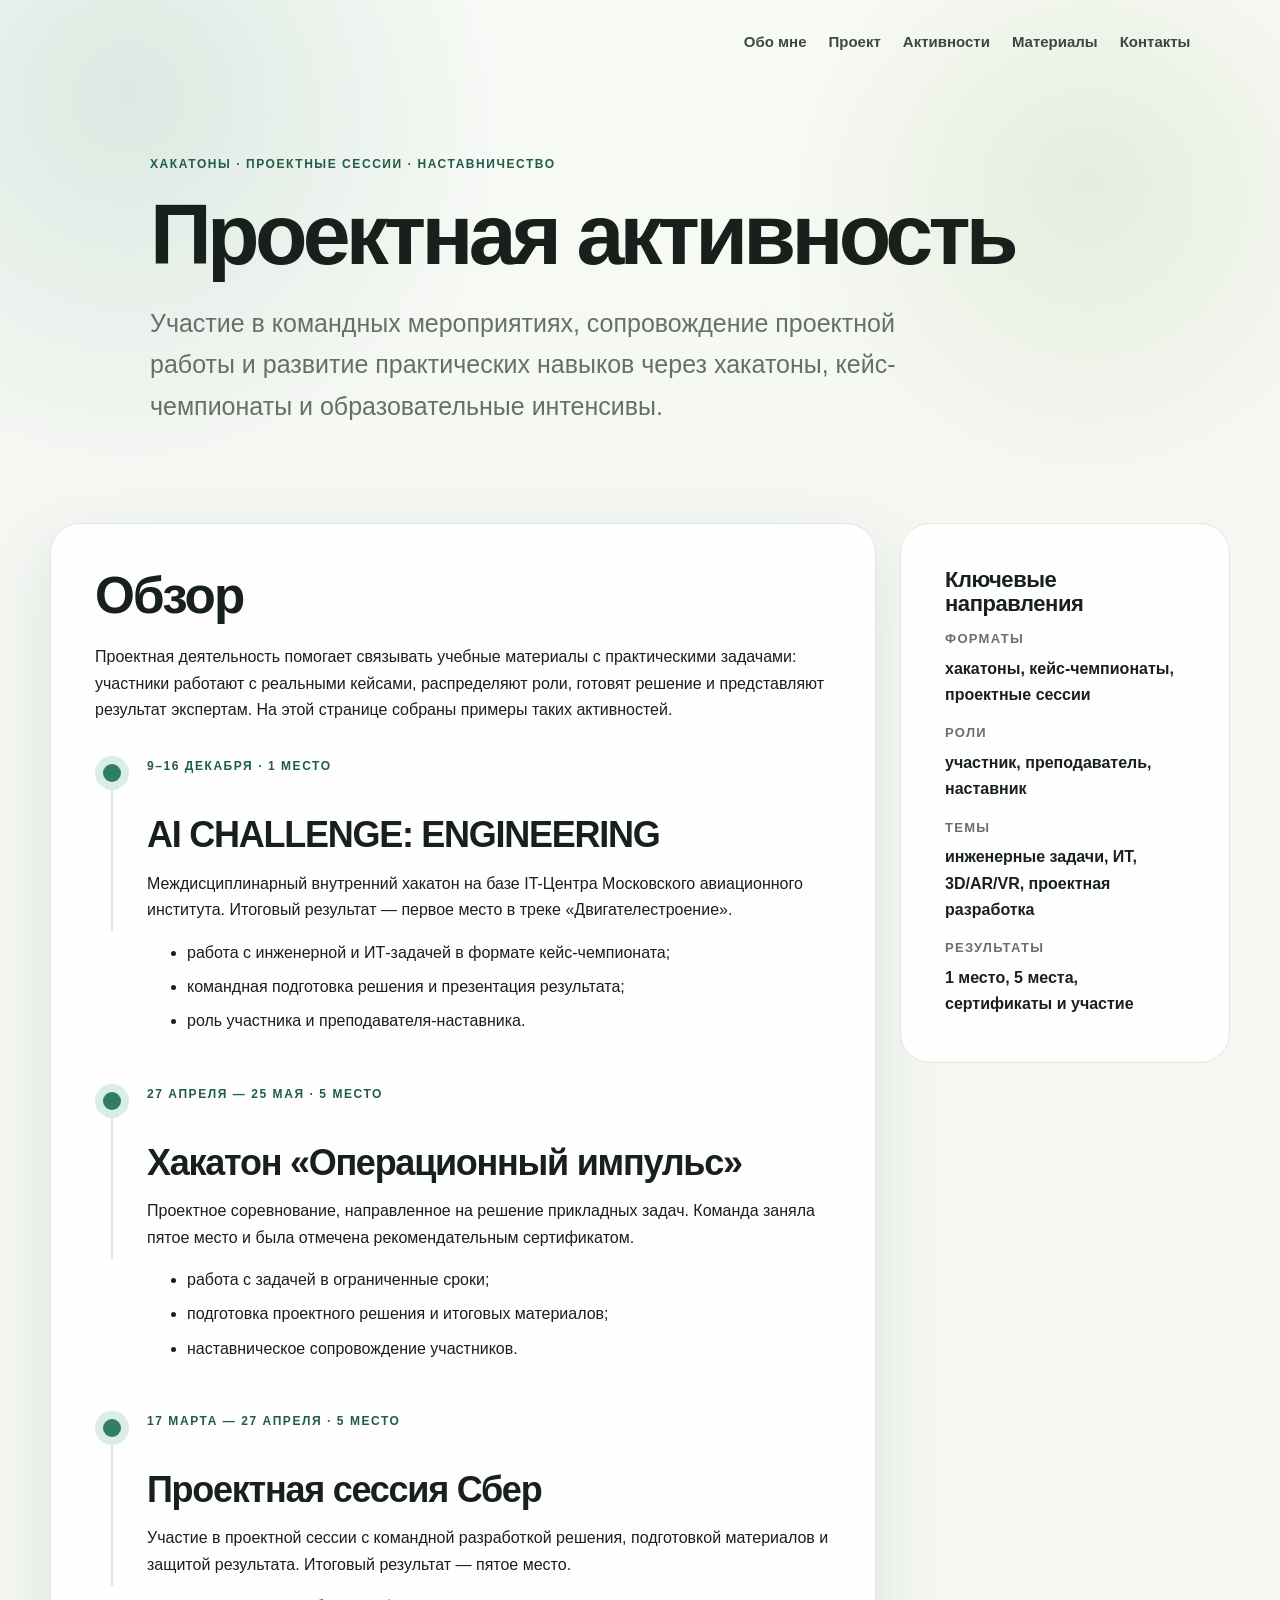
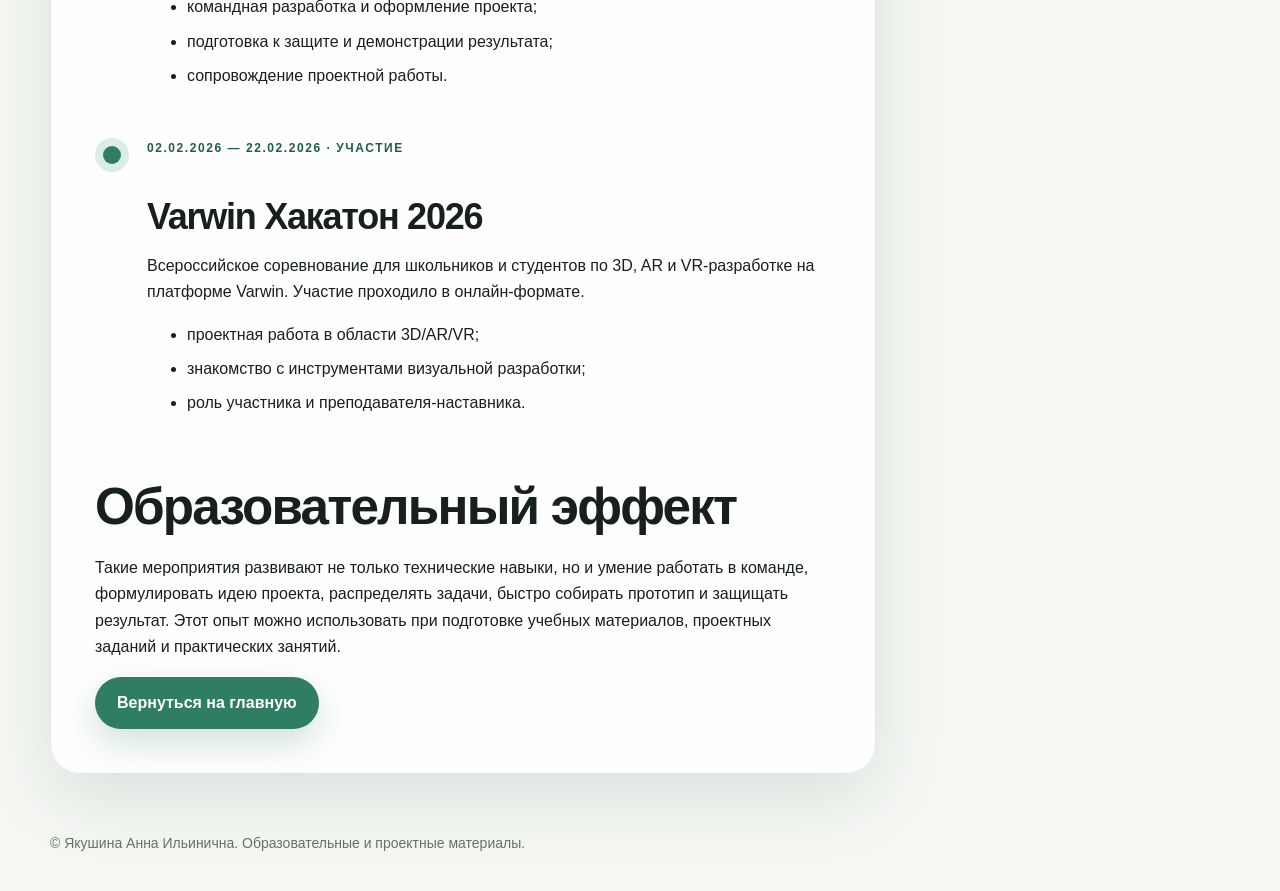
==== activities.html @ 46ce4312 "Add files via upload" ====
<!DOCTYPE html>
<html lang="ru">
<head>
  <meta charset="UTF-8" />
  <meta name="viewport" content="width=device-width, initial-scale=1.0" />
  <title>Проектная активность — Якушина Анна</title>
  <meta name="description" content="Проектная активность Якушиной Анны Ильиничны: хакатоны, кейс-чемпионаты, проектные сессии и наставничество." />
  <link rel="stylesheet" href="styles.css" />
</head>
<body>
  <header class="page-header">
    <nav class="nav" aria-label="Навигация по сайту">
      <a href="index.html#about">Обо мне</a>
      <a href="index.html#project">Проект</a>
      <a href="index.html#activities">Активности</a>
      <a href="index.html#materials">Материалы</a>
      <a href="index.html#contacts">Контакты</a>
    </nav>

    <div class="page-title">
      <p class="eyebrow">хакатоны · проектные сессии · наставничество</p>
      <h1>Проектная активность</h1>
      <p class="subtitle">
        Участие в командных мероприятиях, сопровождение проектной работы и развитие практических навыков
        через хакатоны, кейс-чемпионаты и образовательные интенсивы.
      </p>
    </div>
  </header>

  <main>
    <section class="section article-layout">
      <article class="card article-card">
        <h2>Обзор</h2>
        <p>
          Проектная деятельность помогает связывать учебные материалы с практическими задачами: участники работают
          с реальными кейсами, распределяют роли, готовят решение и представляют результат экспертам. На этой странице
          собраны примеры таких активностей.
        </p>

        <div class="timeline">
          <article class="timeline-item">
            <div class="timeline-marker"></div>
            <div class="timeline-content">
              <p class="eyebrow">9–16 декабря · 1 место</p>
              <h2>AI CHALLENGE: ENGINEERING</h2>
              <p>
                Междисциплинарный внутренний хакатон на базе IT-Центра Московского авиационного института.
                Итоговый результат — первое место в треке «Двигателестроение».
              </p>
              <ul>
                <li>работа с инженерной и ИТ-задачей в формате кейс-чемпионата;</li>
                <li>командная подготовка решения и презентация результата;</li>
                <li>роль участника и преподавателя-наставника.</li>
              </ul>
            </div>
          </article>

          <article class="timeline-item">
            <div class="timeline-marker"></div>
            <div class="timeline-content">
              <p class="eyebrow">27 апреля — 25 мая · 5 место</p>
              <h2>Хакатон «Операционный импульс»</h2>
              <p>
                Проектное соревнование, направленное на решение прикладных задач. Команда заняла пятое место
                и была отмечена рекомендательным сертификатом.
              </p>
              <ul>
                <li>работа с задачей в ограниченные сроки;</li>
                <li>подготовка проектного решения и итоговых материалов;</li>
                <li>наставническое сопровождение участников.</li>
              </ul>
            </div>
          </article>

          <article class="timeline-item">
            <div class="timeline-marker"></div>
            <div class="timeline-content">
              <p class="eyebrow">17 марта — 27 апреля · 5 место</p>
              <h2>Проектная сессия Сбер</h2>
              <p>
                Участие в проектной сессии с командной разработкой решения, подготовкой материалов и защитой результата.
                Итоговый результат — пятое место.
              </p>
              <ul>
                <li>командная разработка и оформление проекта;</li>
                <li>подготовка к защите и демонстрации результата;</li>
                <li>сопровождение проектной работы.</li>
              </ul>
            </div>
          </article>

          <article class="timeline-item">
            <div class="timeline-marker"></div>
            <div class="timeline-content">
              <p class="eyebrow">02.02.2026 — 22.02.2026 · участие</p>
              <h2>Varwin Хакатон 2026</h2>
              <p>
                Всероссийское соревнование для школьников и студентов по 3D, AR и VR-разработке на платформе Varwin.
                Участие проходило в онлайн-формате.
              </p>
              <ul>
                <li>проектная работа в области 3D/AR/VR;</li>
                <li>знакомство с инструментами визуальной разработки;</li>
                <li>роль участника и преподавателя-наставника.</li>
              </ul>
            </div>
          </article>
        </div>

        <h2>Образовательный эффект</h2>
        <p>
          Такие мероприятия развивают не только технические навыки, но и умение работать в команде, формулировать
          идею проекта, распределять задачи, быстро собирать прототип и защищать результат. Этот опыт можно использовать
          при подготовке учебных материалов, проектных заданий и практических занятий.
        </p>

        <a class="button" href="index.html#activities">Вернуться на главную</a>
      </article>

      <aside class="article-aside">
        <div class="card sticky-card">
          <h3>Ключевые направления</h3>
          <dl class="facts">
            <dt>Форматы</dt>
            <dd>хакатоны, кейс-чемпионаты, проектные сессии</dd>
            <dt>Роли</dt>
            <dd>участник, преподаватель, наставник</dd>
            <dt>Темы</dt>
            <dd>инженерные задачи, ИТ, 3D/AR/VR, проектная разработка</dd>
            <dt>Результаты</dt>
            <dd>1 место, 5 места, сертификаты и участие</dd>
          </dl>
        </div>
      </aside>
    </section>
  </main>

  <footer class="footer">
    <p>© Якушина Анна Ильинична. Образовательные и проектные материалы.</p>
  </footer>
</body>
</html>
---- styles.css ----
:root {
  --bg: #f5f7f3;
  --card: #ffffff;
  --text: #17201a;
  --muted: #657168;
  --accent: #2f7d63;
  --accent-dark: #1f5d48;
  --accent-soft: #dbeee6;
  --line: #dfe7df;
  --shadow: 0 24px 70px rgba(31, 93, 72, 0.12);
}

* { box-sizing: border-box; }

html { scroll-behavior: smooth; }

body {
  margin: 0;
  font-family: Inter, Arial, sans-serif;
  background: var(--bg);
  color: var(--text);
  line-height: 1.65;
}

body::before {
  content: "";
  position: fixed;
  inset: 0;
  z-index: -1;
  background:
    radial-gradient(circle at 10% 10%, rgba(47, 125, 99, 0.14), transparent 28%),
    radial-gradient(circle at 85% 20%, rgba(134, 170, 95, 0.16), transparent 24%),
    linear-gradient(180deg, #f9fbf7 0%, var(--bg) 60%);
}

.nav {
  display: flex;
  justify-content: flex-end;
  flex-wrap: wrap;
  gap: 10px 22px;
  max-width: 1180px;
  margin: 0 auto;
}

.nav a {
  color: var(--text);
  text-decoration: none;
  font-weight: 700;
  font-size: 15px;
  opacity: 0.82;
}

.nav a:hover { color: var(--accent-dark); opacity: 1; }

.hero,
.page-header {
  padding: 30px 7vw 96px;
  min-height: 560px;
}

.hero-content,
.page-title {
  max-width: 980px;
  margin: 115px auto 0;
}

.eyebrow {
  margin: 0 0 12px;
  color: var(--accent-dark);
  text-transform: uppercase;
  letter-spacing: 0.13em;
  font-size: 12px;
  font-weight: 800;
}

h1,
h2,
h3 { line-height: 1.1; }

h1 {
  margin: 0 0 22px;
  font-size: clamp(42px, 7vw, 86px);
  letter-spacing: -0.055em;
}

h2 {
  margin: 0 0 20px;
  font-size: clamp(30px, 4vw, 52px);
  letter-spacing: -0.035em;
}

h3 {
  margin: 0 0 12px;
  font-size: 22px;
  letter-spacing: -0.02em;
}

.subtitle {
  max-width: 820px;
  margin: 0;
  color: var(--muted);
  font-size: clamp(19px, 2.1vw, 25px);
}

.hero-actions,
.contact-links {
  display: flex;
  flex-wrap: wrap;
  gap: 14px;
  margin-top: 34px;
}

.button {
  display: inline-flex;
  align-items: center;
  justify-content: center;
  padding: 13px 22px;
  border-radius: 999px;
  background: var(--accent);
  color: white;
  text-decoration: none;
  font-weight: 800;
  box-shadow: 0 14px 34px rgba(47, 125, 99, 0.22);
}

.button.secondary {
  background: transparent;
  color: var(--accent-dark);
  border: 1px solid rgba(31, 93, 72, 0.26);
  box-shadow: none;
}

.text-link {
  display: inline-block;
  margin-top: 10px;
  color: var(--accent-dark);
  font-weight: 800;
  text-decoration: none;
}

.text-link:hover { text-decoration: underline; }

.section {
  width: min(1180px, calc(100% - 40px));
  margin: 0 auto 34px;
}

.card,
.feature-card,
.mini-note {
  background: rgba(255, 255, 255, 0.86);
  border: 1px solid var(--line);
  border-radius: 30px;
  box-shadow: var(--shadow);
}

.card { padding: clamp(24px, 4vw, 44px); }

.intro-grid,
.project-layout,
.split-section,
.article-layout {
  display: grid;
  gap: 24px;
}

.intro-grid { grid-template-columns: 1.65fr 0.85fr; }
.project-layout { grid-template-columns: 1.15fr 0.85fr; align-items: stretch; }
.split-section { grid-template-columns: repeat(2, minmax(0, 1fr)); }
.article-layout { grid-template-columns: minmax(0, 1fr) 330px; align-items: start; }

.wide-card p:last-child,
.project-card p:last-of-type,
.article-card p:last-child { margin-bottom: 0; }

.profile-card {
  display: flex;
  flex-direction: column;
  justify-content: center;
}

.tag-cloud {
  display: flex;
  flex-wrap: wrap;
  gap: 10px;
}

.tag-cloud span {
  padding: 8px 12px;
  border-radius: 999px;
  background: var(--accent-soft);
  color: var(--accent-dark);
  font-weight: 800;
  font-size: 14px;
}

.section-heading { max-width: 900px; margin-bottom: 22px; }
.section-heading.compact { margin-bottom: 6px; }

.project-section { padding-top: 40px; }
.project-card { min-height: 100%; }

.feature-stack {
  display: grid;
  gap: 16px;
}

.feature-card {
  padding: 24px;
  box-shadow: none;
}

.feature-card .number,
.material span {
  display: inline-flex;
  align-items: center;
  justify-content: center;
  width: 38px;
  height: 38px;
  border-radius: 50%;
  background: var(--accent-soft);
  color: var(--accent-dark);
  font-weight: 900;
  flex: 0 0 auto;
}

.grid { display: grid; gap: 18px; }
.grid.two { grid-template-columns: repeat(2, minmax(0, 1fr)); }
.grid.three { grid-template-columns: repeat(3, minmax(0, 1fr)); }

.materials-list {
  display: grid;
  gap: 14px;
  margin-top: 26px;
}

.material {
  display: flex;
  gap: 18px;
  padding: 20px;
  border: 1px solid var(--line);
  border-radius: 24px;
  color: var(--text);
  text-decoration: none;
  background: rgba(245, 247, 243, 0.6);
}

.material:hover {
  border-color: rgba(47, 125, 99, 0.35);
  transform: translateY(-1px);
}

.material strong { font-size: 18px; }
.material p { margin: 6px 0 0; color: var(--muted); }

.muted { color: var(--muted); }

.clean-list { padding-left: 20px; }
.clean-list li { margin-bottom: 8px; }

.contact-card {
  margin-top: 64px;
  padding: clamp(34px, 6vw, 72px);
  border-radius: 36px;
  background: linear-gradient(135deg, var(--accent-dark), #2f7d63);
  color: white;
  box-shadow: var(--shadow);
}

.contact-card .eyebrow,
.contact-card .muted { color: rgba(255, 255, 255, 0.72); }
.contact-card p { max-width: 760px; }

.contact-links a {
  padding: 12px 18px;
  border-radius: 999px;
  background: rgba(255, 255, 255, 0.16);
  color: white;
  text-decoration: none;
  font-weight: 800;
}

.page-header { min-height: 480px; }
.page-title { margin-top: 100px; }
.article-card h2 { margin-top: 38px; }
.article-card h2:first-child { margin-top: 0; }
.article-card li { margin-bottom: 8px; }

.article-grid { margin: 22px 0 10px; }
.mini-note { padding: 22px; box-shadow: none; }
.mini-note p { margin-bottom: 0; color: var(--muted); }

.sticky-card {
  position: sticky;
  top: 22px;
  box-shadow: none;
}

.facts {
  display: grid;
  gap: 14px;
  margin: 0;
}

.facts dt {
  color: var(--muted);
  font-size: 13px;
  text-transform: uppercase;
  letter-spacing: 0.1em;
  font-weight: 900;
}

.facts dd {
  margin: -8px 0 0;
  font-weight: 700;
}

.footer {
  width: min(1180px, calc(100% - 40px));
  margin: 58px auto 36px;
  color: var(--muted);
  font-size: 14px;
}

@media (max-width: 900px) {
  .intro-grid,
  .project-layout,
  .split-section,
  .article-layout,
  .achievements-grid,
  .grid.two,
  .grid.three {
    grid-template-columns: 1fr;
  }

  .hero,
  .page-header { padding-top: 24px; min-height: auto; }
  .hero-content,
  .page-title { margin-top: 72px; }
  .nav { justify-content: flex-start; }
  .sticky-card { position: static; }
}

@media (max-width: 560px) {
  .section { width: min(100% - 24px, 1180px); }
  .hero,
  .page-header { padding-left: 18px; padding-right: 18px; }
  .card { border-radius: 24px; }
  .material { flex-direction: column; }
}


.achievements-grid {
  display: grid;
  grid-template-columns: repeat(2, minmax(0, 1fr));
  gap: 16px;
  margin: 28px 0 8px;
}

.achievement-card {
  padding: 24px;
  border: 1px solid var(--line);
  border-radius: 26px;
  background: rgba(245, 247, 243, 0.68);
}

.achievement-card.highlight {
  background: linear-gradient(135deg, rgba(219, 238, 230, 0.95), rgba(255, 255, 255, 0.86));
  border-color: rgba(47, 125, 99, 0.28);
}

.achievement-topline {
  display: flex;
  align-items: center;
  justify-content: space-between;
  gap: 12px;
  margin-bottom: 14px;
}

.badge {
  display: inline-flex;
  align-items: center;
  justify-content: center;
  padding: 7px 11px;
  border-radius: 999px;
  background: var(--accent);
  color: #fff;
  font-size: 13px;
  font-weight: 900;
  white-space: nowrap;
}

.badge.neutral {
  background: var(--accent-soft);
  color: var(--accent-dark);
}

.date {
  color: var(--muted);
  font-size: 14px;
  font-weight: 800;
  text-align: right;
}

.achievement-card p { margin-bottom: 10px; }
.achievement-card .role {
  margin: 0;
  color: var(--accent-dark);
  font-weight: 800;
}

.timeline {
  display: grid;
  gap: 26px;
  margin: 34px 0 10px;
}

.timeline-item {
  display: grid;
  grid-template-columns: 34px minmax(0, 1fr);
  gap: 18px;
}

.timeline-marker {
  position: relative;
  width: 18px;
  height: 18px;
  margin: 7px auto 0;
  border-radius: 50%;
  background: var(--accent);
  box-shadow: 0 0 0 8px var(--accent-soft);
}

.timeline-item:not(:last-child) .timeline-marker::after {
  content: "";
  position: absolute;
  left: 50%;
  top: 25px;
  width: 2px;
  height: calc(100% + 124px);
  transform: translateX(-50%);
  background: var(--line);
}

.timeline-content {
  padding-bottom: 8px;
}

.timeline-content h2 {
  font-size: clamp(24px, 3vw, 36px);
  margin-bottom: 12px;
}
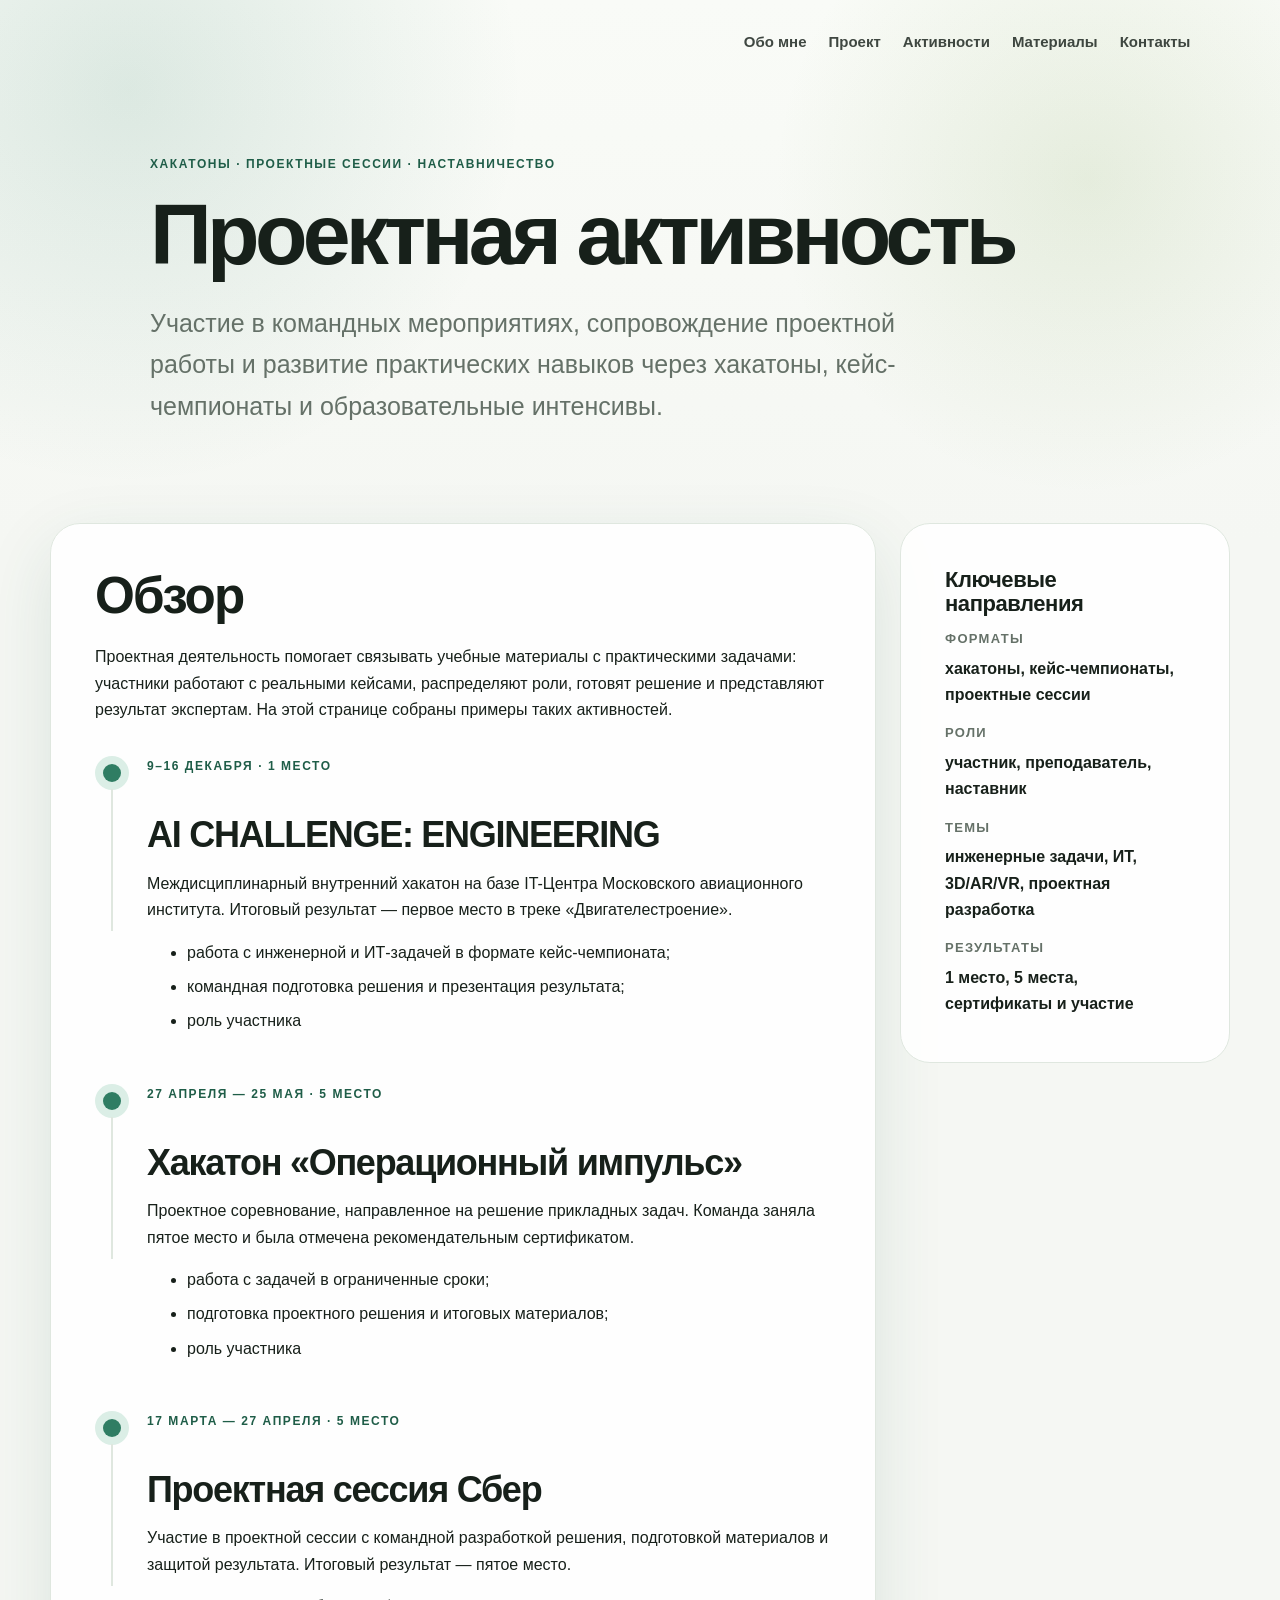
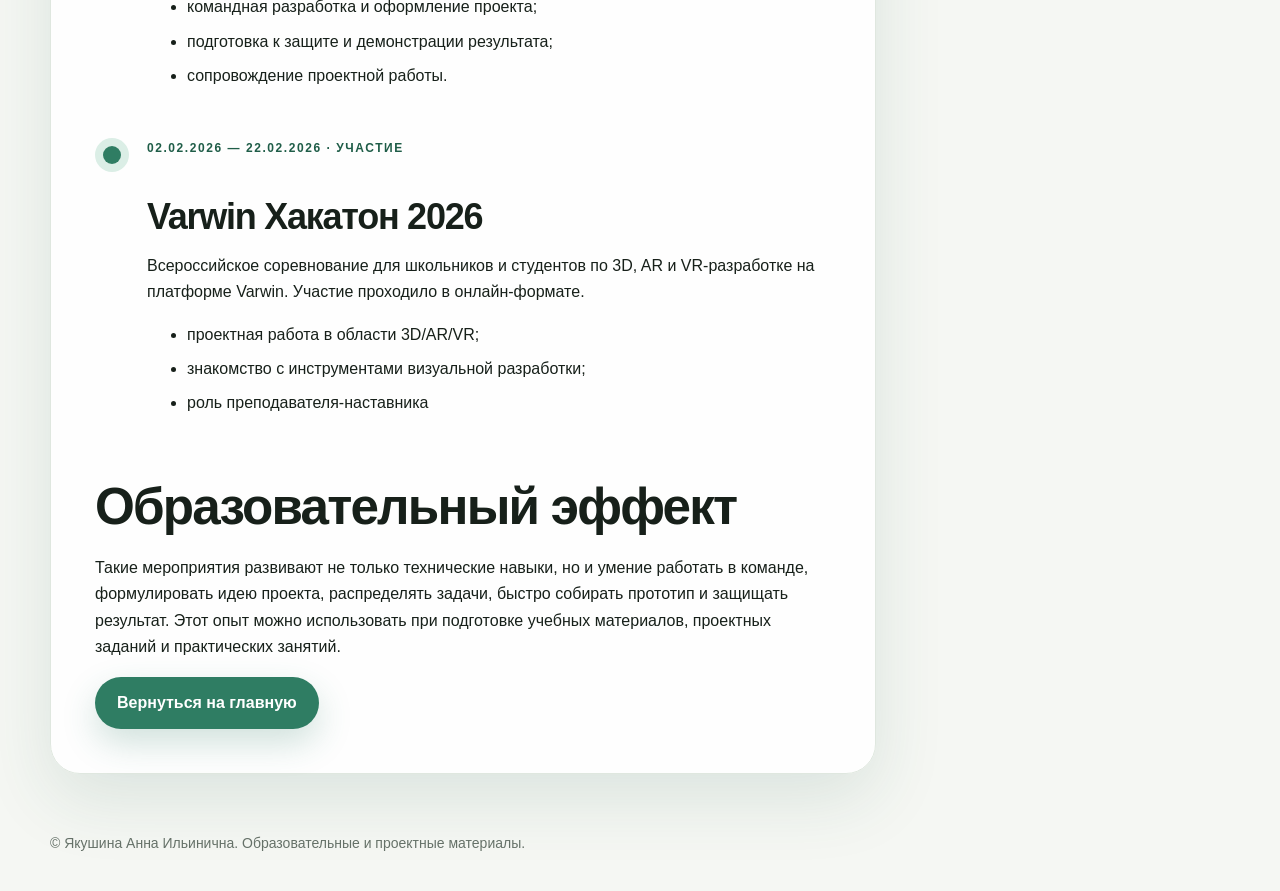
==== commit deb25b84: "Update activities.html" ====
--- a/activities.html
+++ b/activities.html
@@ -50,7 +50,7 @@
               <ul>
                 <li>работа с инженерной и ИТ-задачей в формате кейс-чемпионата;</li>
                 <li>командная подготовка решения и презентация результата;</li>
-                <li>роль участника и преподавателя-наставника.</li>
+                <li>роль участника</li>
               </ul>
             </div>
           </article>
@@ -67,7 +67,7 @@
               <ul>
                 <li>работа с задачей в ограниченные сроки;</li>
                 <li>подготовка проектного решения и итоговых материалов;</li>
-                <li>наставническое сопровождение участников.</li>
+                <li>роль участника</li>
               </ul>
             </div>
           </article>
@@ -101,7 +101,7 @@
               <ul>
                 <li>проектная работа в области 3D/AR/VR;</li>
                 <li>знакомство с инструментами визуальной разработки;</li>
-                <li>роль участника и преподавателя-наставника.</li>
+                <li>роль преподавателя-наставника</li>
               </ul>
             </div>
           </article>
